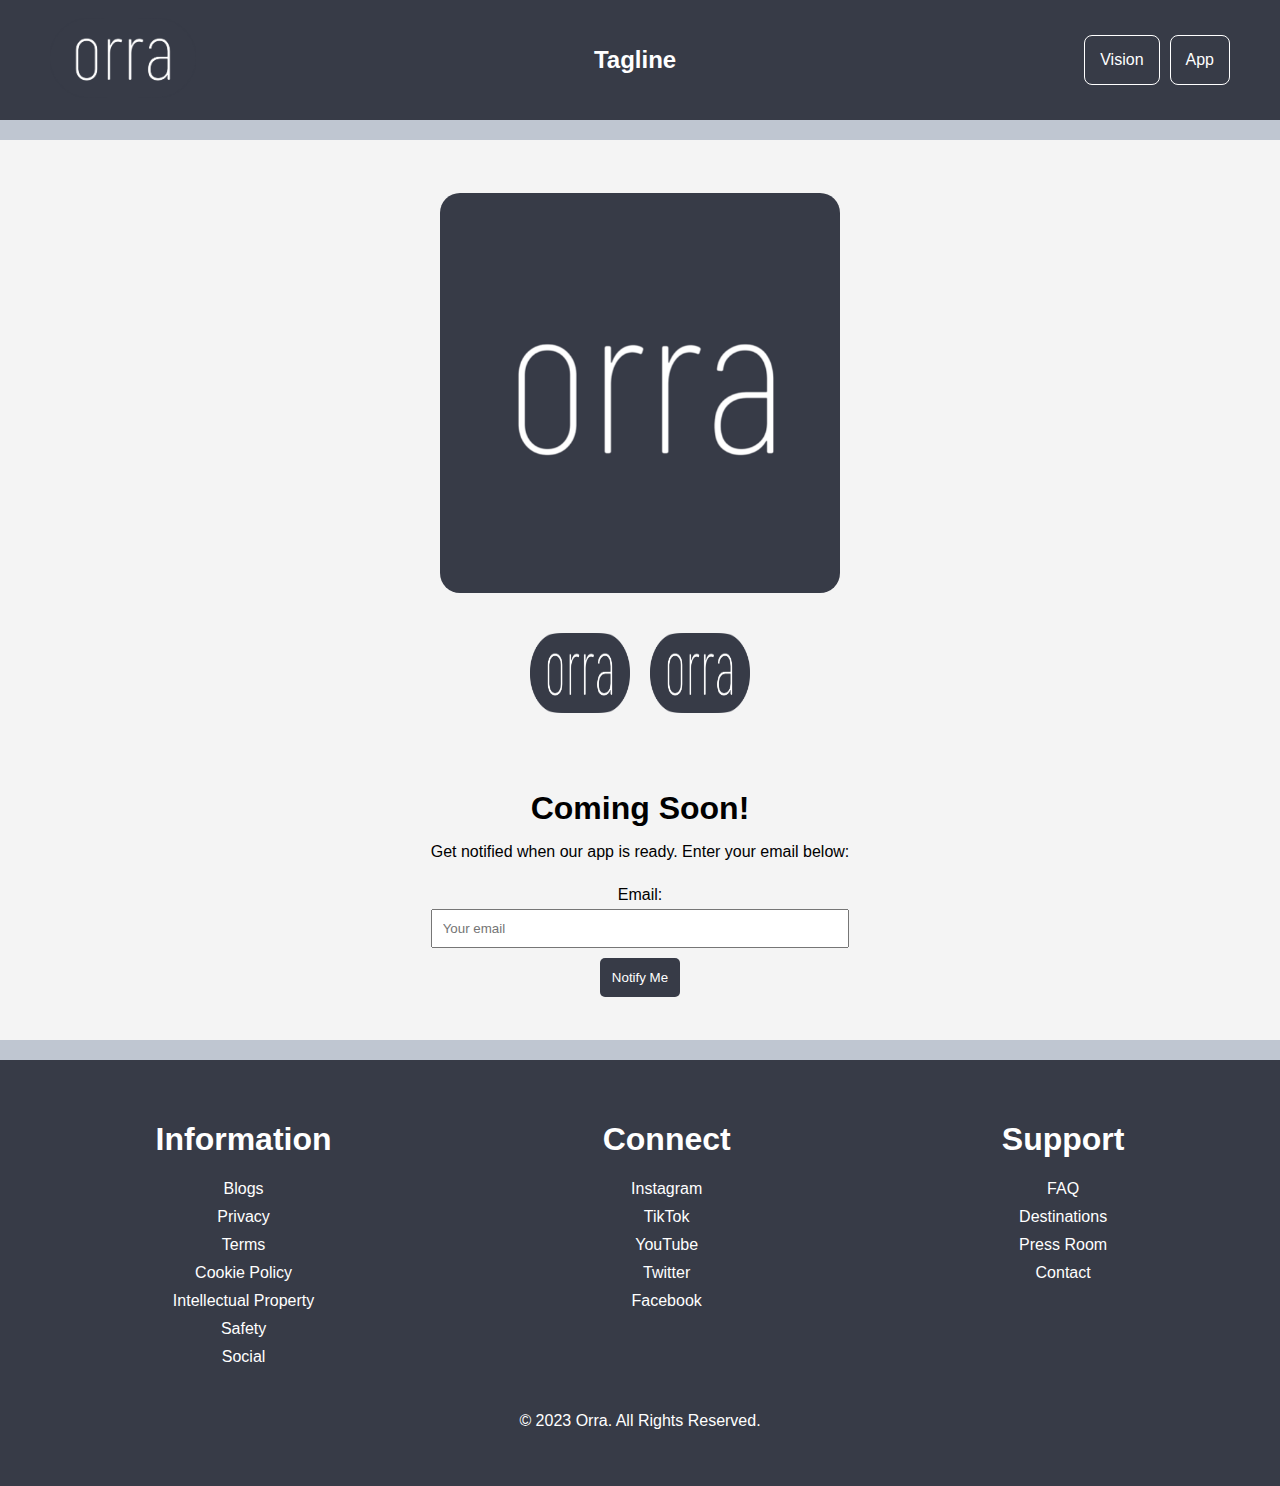
==== App.html @ c57fde1e "First Update Made!" ====
<!DOCTYPE html>
<html lang="en">
<head>
    <meta charset="UTF-8">
    <meta name="viewport" content="width=device-width, initial-scale=1.0">
    <title>Your App Page</title>
    <link rel="stylesheet" href="styles.css">
    <link red="scr" href="Script.js">
</head>
<body>

    <header>
        <div class="top-bar">
            <a href="Index.html" class="logo">
                <img src="Orra Logo.png" alt="Your Logo">
            </a>
            <div class="company-name">Tagline</div>
            <div class="buttons">
                <a href="Index.html#vision-section" class="button hover-effect smooth-scroll">Vision</a>
                <a href="App.html" class="button hover-effect smooth-scroll">App</a>
            </div>
        </div>
    </header>

    <main class="app-page">
        <section id="app-section" class="full-screen-section">
            <!-- Large square image (replace with your app logo) -->
            <div class="centered-image large-image">
                <img src="Orra-app.png" alt="App Logo" width="400" height="400">
            </div>

            <!-- Two smaller rectangular images -->
            <div class="centered-image">
                <img src="Orra Logo.png" alt="App Store 1" width="100" height="80">
                <img src="Orra Logo.png" alt="App Store 2" width="100" height="80">
            </div>
        </section>

        <section class="contact-section">
            <h2>Coming Soon!</h2>
            <p>Get notified when our app is ready. Enter your email below:</p>
            <form action="submit_form.php" method="post">
                <label for="email">Email:</label>
                <input type="email" id="email" name="email" placeholder="Your email" required>
        
                <button type="submit">Notify Me</button>
            </form>
        </section>
        
    </main>

    <footer class="footer">
        <div class="footer-links">
            <div class="footer-column">
                <h1>Information</h1>
                <a href="#">Blogs</a>
                <a href="#">Privacy</a>
                <a href="#">Terms</a>
                <a href="#">Cookie Policy</a>
                <a href="#">Intellectual Property</a>
                <a href="#">Safety</a>
                <a href="#">Social</a>
            </div>
            <div class="footer-column">
                <h1>Connect</h1>
                <a href="#">Instagram</a>
                <a href="#">TikTok</a>
                <a href="#">YouTube</a>
                <a href="#">Twitter</a>
                <a href="#">Facebook</a>
            </div>
            <div class="footer-column">
                <h1>Support</h1>
                <a href="#">FAQ</a>
                <a href="#">Destinations</a>
                <a href="#">Press Room</a>
                <a href="#">Contact</a>
            </div>
        </div>
        <div class="copyright">
            <p>&copy; 2023 Orra. All Rights Reserved.</p>
        </div>
    </footer>

</body>
</html>
---- styles.css ----
body {
    margin: 0;
    font-family: Arial, sans-serif;
}

header {
    background-color: #373b47;
    color: white;
    padding: 20px 20px; /* Increase padding for top and bottom */
}

.top-bar {
    display: flex;
    justify-content: space-between;
    align-items: center;
    height: 80px; /* Increase the height of the top bar */
}

.logo img {
    max-height: 80px; /* Adjust the max height of the logo image */
    padding-left: 30px;
}

.company-name {
    flex-grow: 1;
    text-align: center;
    font-size: 1.5em; /* Increase the font size of the tagline */
    font-weight: bold; /* Make the tagline bold */
}


.buttons {
    display: flex;
    margin-right: 30px; /* Add more margin to the right of the buttons */
}

.button {
    margin-left: 10px;
    padding: 15px; /* Increase the padding of the buttons */
    text-decoration: none;
    color: white;
    border: 1px solid white;
    border-radius: 8px; /* Increase the border-radius for rounded corners */
    transition: background-color 0.3s ease, color 0.3s ease;
    display: flex;
    align-items: center; /* Center the content vertically */
}

.button:hover {
    background-color: #bfc6d1;
    color: #fff; /* Ensuring text color changes on hover */
    margin-left: 15px; /* Increase the left margin of the buttons on hover */
}
  

.footer {
    background-color: #373b47;
    color: white;
    padding: 40px 20px;
    text-align: center;
}

.footer-links {
    display: flex;
    flex-wrap: wrap;
    justify-content: space-around;
}

.footer-column {
    flex-grow: 1;
    margin-bottom: 20px;
}

.footer-column h2 {
    margin-bottom: 10px;
    font-size: 18px;
}

.footer-links a {
    display: block;
    margin-bottom: 10px;
    color: white;
    text-decoration: none;
    transition: color 0.3s ease;
}

.footer-links a:hover {
    color: #bfc6d1;
}

body {
    font-family: Arial, sans-serif;
    background-color: #bfc6d1;
}

.main-content {
    max-width: 800px; /* Adjust the maximum width as needed */
    margin: 0 auto; /* Center the content */
    padding: 20px;
}

.content-section {
    display: flex;
    align-items: center;
    margin-bottom: 40px;
}

.vertical-image {
    height: 550px; /* Adjust the height as needed */
    margin-top: 20px;
    margin-right: 20px;
    border-radius: 20px;
    object-fit: cover; /* Ensures the image covers the container */
}

.vertical-image.left {
    margin-right: 40px;
}

.vertical-image.right {
    margin-left: 40px;
}

.text-content {
    flex: 1;
}

/* Media query to make the layout responsive */
@media (max-width: 768px) {
    .content-section {
        flex-direction: column-reverse;
        text-align: center;
    }

    .vertical-image {
        margin: 0;
        margin-bottom: 20px;
    }

    .vertical-image.left,
    .vertical-image.right {
        margin: 0;
    }
}

.hero-section {
    height: 100vh; /* Cover the full viewport height */
    position: relative;
    overflow: hidden;
}

.hero-section img {
    width: 100%;
    height: auto;
    position: absolute;
    top: 0;
    left: 0;
    z-index: -1;
}

.hero-content {
    max-width: 800px;
    position: absolute;
    top: 50%;
    left: 50%;
    transform: translate(-50%, -50%);
    color: white;
    text-align: center;
}

.hero-content h1 {
    font-size: 2.5em; /* Adjust font size as needed */
    margin-bottom: 20px;
}

.hero-content p {
    font-size: 1.2em; /* Adjust font size as needed */
    line-height: 1.5;
}

.app-page {
    display: flex;
    flex-direction: column;
    justify-content: center;
    align-items: center;
    height: 100vh;
    background-color: #f4f4f4; /* Add background color as needed */
    margin-top: 20px; /* Add margin to create space below the header */
    margin-bottom: 20px; /* Add margin to create space above the footer */
}

.centered-image {
    margin: 20px; /* Adjust spacing between images */
    display: flex;
    justify-content: center; /* Center horizontally */
}

.centered-image img {
    margin: 10px; /* Adjust spacing between images */
    width: 100px; /* Adjust the width of the small images */
    height: 80px; /* Adjust the height of the small images */
    border-radius: 20px;
}

.large-image img {
    width: 400px; /* Adjust the width of the large image */
    height: 400px; /* Adjust the height of the large image */
}

.contact-section {
    margin-top: 20px; /* Adjust spacing between images and the contact form */
    margin-bottom: 20px; /* Add margin to create space above the footer */
    text-align: center;
}

.contact-section h2 {
    font-size: 2em;
    margin-bottom: 10px; /* Add margin below the heading */
}

.contact-section p {
    margin-bottom: 20px;
}

.contact-section form {
    display: flex;
    flex-direction: column;
    align-items: center;
}

.contact-section label {
    margin: 5px 0;
}

.contact-section input {
    margin-bottom: 10px;
    padding: 10px;
    width: 100%;
    box-sizing: border-box;
}

.contact-section button {
    padding: 12px;
    background-color: #373b47;
    color: white;
    border: none;
    border-radius: 5px;
    cursor: pointer;
    transition: background-color 0.3s ease;
}

.contact-section button:hover {
    background-color: #bfc6d1;
}
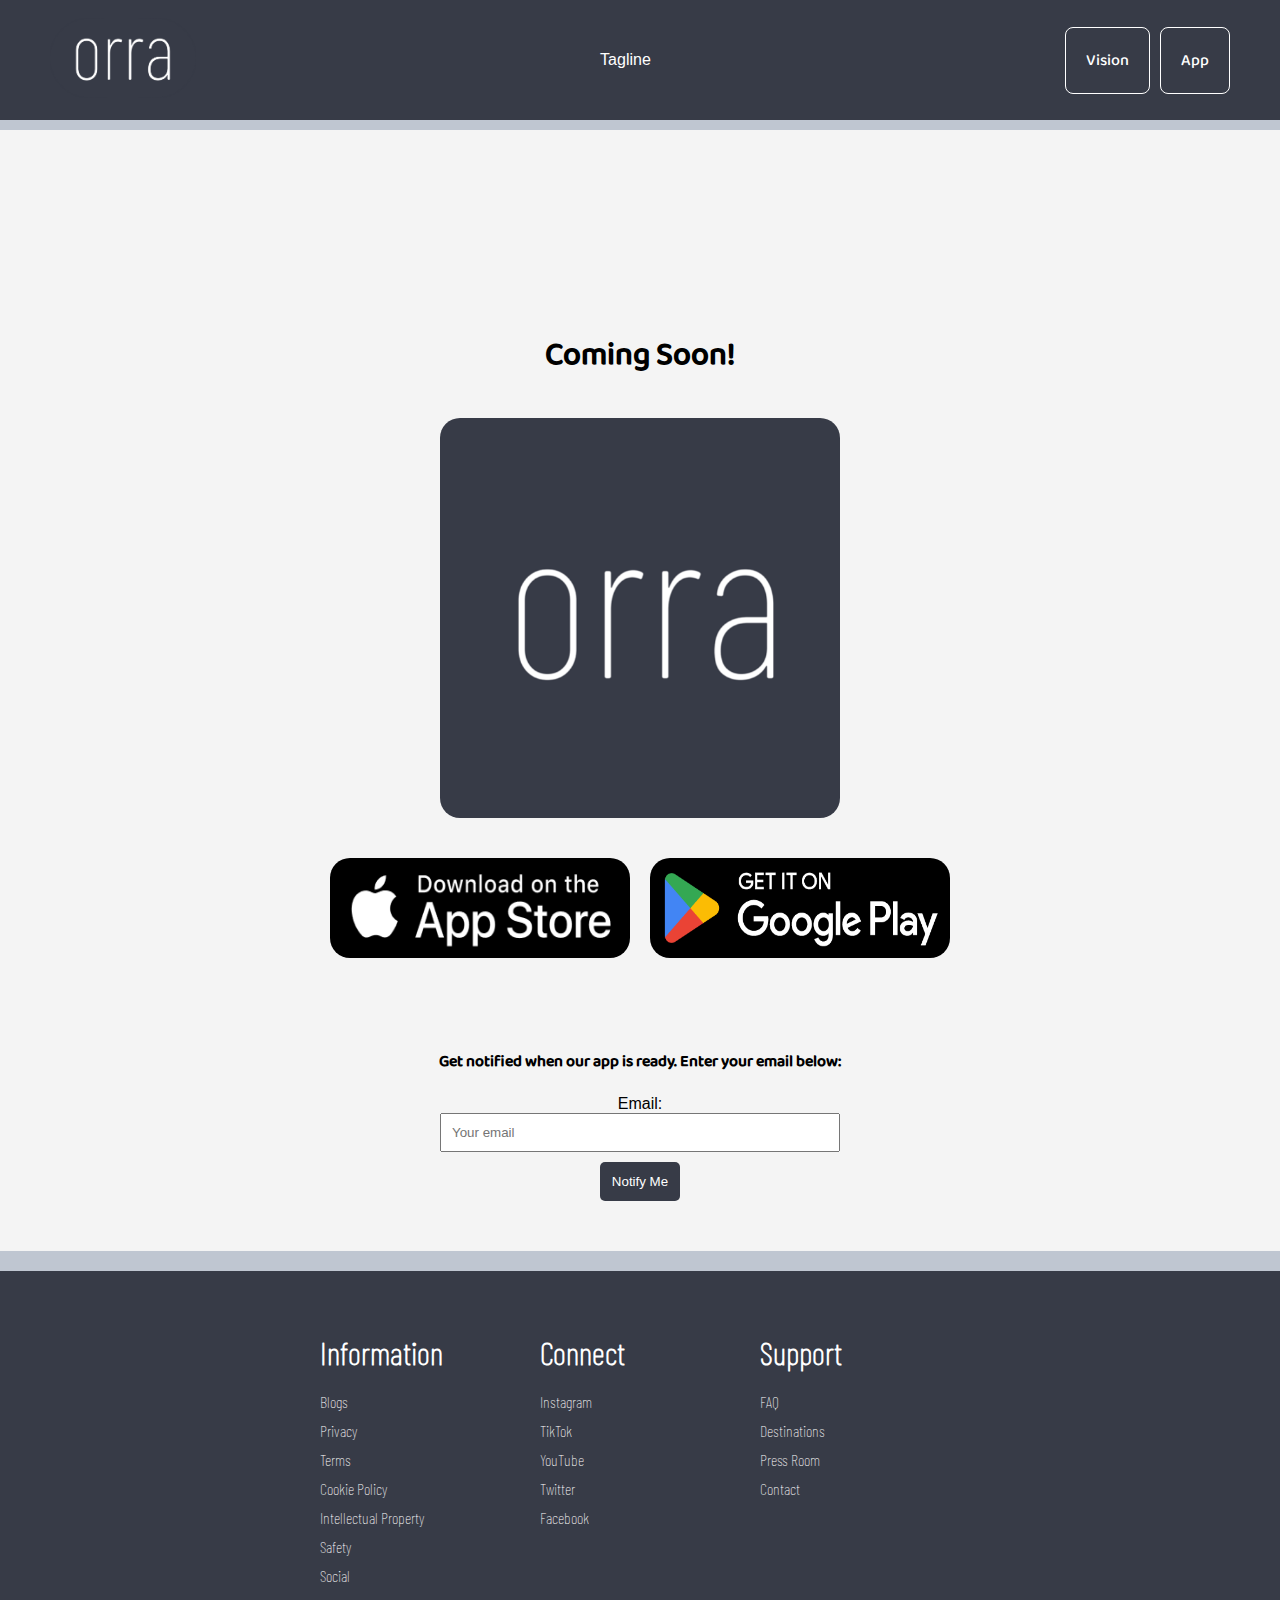
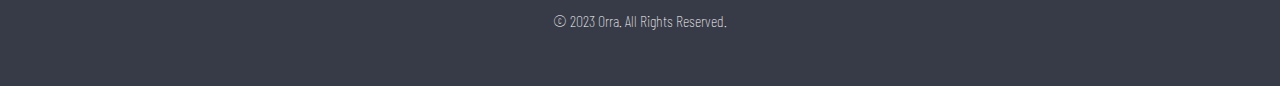
==== commit e7c36e48: "Second Update Pushed and synced!" ====
--- a/App.html
+++ b/App.html
@@ -4,15 +4,16 @@
     <meta charset="UTF-8">
     <meta name="viewport" content="width=device-width, initial-scale=1.0">
     <title>Your App Page</title>
-    <link rel="stylesheet" href="styles.css">
-    <link red="scr" href="Script.js">
+    <link rel="stylesheet" href="Styles/styles.css">
+    <link rel="stylesheet" href="Styles/App-styles.css">
+    <link red="scr" href="Scripts/Script.js">
 </head>
 <body>
 
     <header>
         <div class="top-bar">
             <a href="Index.html" class="logo">
-                <img src="Orra Logo.png" alt="Your Logo">
+                <img src="Images/Orra Logo.png" alt="Your Logo">
             </a>
             <div class="company-name">Tagline</div>
             <div class="buttons">
@@ -25,20 +26,21 @@
     <main class="app-page">
         <section id="app-section" class="full-screen-section">
             <!-- Large square image (replace with your app logo) -->
+            <h2 style="text-align: center; font-size: 2em; margin-top: 200px;">Coming Soon!</h2>
+
             <div class="centered-image large-image">
-                <img src="Orra-app.png" alt="App Logo" width="400" height="400">
+                <img src="Images/Orra-app.png" alt="App Logo" width="400" height="400">
             </div>
 
             <!-- Two smaller rectangular images -->
             <div class="centered-image">
-                <img src="Orra Logo.png" alt="App Store 1" width="100" height="80">
-                <img src="Orra Logo.png" alt="App Store 2" width="100" height="80">
+                <img src="Images/App-store.png" alt="App Store 1" width="400" height="200">
+                <img src="Images/Google-play.png" alt="App Store 2" width="400" height="200">
             </div>
         </section>
 
         <section class="contact-section">
-            <h2>Coming Soon!</h2>
-            <p>Get notified when our app is ready. Enter your email below:</p>
+            <h4>Get notified when our app is ready. Enter your email below:</h4>
             <form action="submit_form.php" method="post">
                 <label for="email">Email:</label>
                 <input type="email" id="email" name="email" placeholder="Your email" required>
@@ -46,7 +48,6 @@
                 <button type="submit">Notify Me</button>
             </form>
         </section>
-        
     </main>
 
     <footer class="footer">
--- a/Styles/styles.css
+++ b/Styles/styles.css
@@ -0,0 +1,174 @@
+/* Import the Barlow Condensed font */
+@font-face {
+    font-family: 'Barlow Condensed';
+    src: url('/Fonts/BarlowCondensed-Thin.ttf') format('truetype');
+    font-weight: 100;
+    font-style: normal;
+}
+
+/* Import the Baloo 2 font */
+@font-face {
+    font-family: 'Baloo 2';
+    src: url('/Fonts/Baloo2-Medium.ttf') format('truetype');
+    font-weight: 500;
+    font-style: medium;
+}
+
+body {
+    margin: 0;
+    font-family: 'Barlow Condensed', sans-serif; /* Use Barlow Condensed as the primary font */
+}
+
+h1 {
+    font-family: 'Barlow Condensed', sans-serif; /* Use Blarow Condensed for h1 */
+}
+
+h2, h3, h4, h5, h6 {
+    font-family: 'Baloo 2', sans-serif; /* Use Baloo 2 for headings */
+}
+
+p {
+    font-family: 'Barlow Condensed', sans-serif; /* Use Barlow Condensed for Paragraphs */
+}
+
+header {
+    background-color: #373b47;
+    color: white;
+    padding: 20px 20px; /* Increase padding for top and bottom */
+}
+
+.top-bar {
+    display: flex;
+    justify-content: space-between;
+    align-items: center;
+    height: 80px; /* Increase the height of the top bar */
+}
+
+.logo img {
+    max-height: 80px; /* Adjust the max height of the logo image */
+    padding-left: 30px;
+}
+
+.company-tagline {
+    flex-grow: 1;
+    text-align: center;
+    font-size: 1.5em; /* Increase the font size of the tagline */
+    font-weight: bold; /* Make the tagline bold */
+}
+
+.buttons {
+    display: flex;
+    margin-right: 30px; /* Add more margin to the right of the buttons */
+}
+
+.button {
+    font-family: 'Baloo 2', sans-serif; /* Use the Baloo 2 font */
+    margin-left: 10px;
+    padding: 20px; /* Increase the padding for larger buttons */
+    text-decoration: none;
+    color: white;
+    border: 1px solid white;
+    border-radius: 8px; /* Increase the border-radius for rounded corners */
+    transition: background-color 0.3s ease, color 0.3s ease;
+    display: flex;
+    align-items: center; /* Center the content vertically */
+}
+
+.button:hover {
+    background-color: #bfc6d1;
+    color: #fff; /* Ensuring text color changes on hover */
+    margin-left: 15px; /* Increase the left margin of the buttons on hover */
+    padding: 22px; /* Increase the padding on hover for larger buttons */
+}  
+
+.footer {
+    background-color: #373b47;
+    color: white;
+    padding: 40px 20px;
+    text-align: center;
+}
+
+.footer-links {
+    display: flex;
+    flex-wrap: wrap;
+    justify-content: center; /* Center the columns horizontally */
+}
+
+.footer-column {
+    flex-basis: 200px; /* Set the width of each column */
+    margin: 0 10px; /* Add some margin between columns */
+    text-align: left; /* Align text to the left within each column */
+}
+
+.footer-column h2 {
+    margin-bottom: 10px;
+    font-size: 18px;
+    font-family: 'Barlow Condensed', sans-serif; /* Set the font for h2 */
+}
+
+.footer-links a {
+    display: block;
+    margin-bottom: 10px;
+    color: white;
+    text-decoration: none;
+    transition: color 0.3s ease;
+    font-family: 'Barlow Condensed', sans-serif; /* Set the font for links */
+}
+
+.footer-links a:hover {
+    color: #bfc6d1;
+}
+
+body {
+    font-family: Arial, sans-serif;
+    background-color: #bfc6d1;
+}
+
+.main-content {
+    max-width: 800px; /* Adjust the maximum width as needed */
+    margin: 0 auto; /* Center the content */
+    padding: 20px;
+}
+
+.content-section {
+    display: flex;
+    align-items: center;
+    margin-bottom: 40px;
+}
+
+.vertical-image {
+    height: 550px; /* Adjust the height as needed */
+    margin-top: 20px;
+    margin-right: 20px;
+    border-radius: 20px;
+    object-fit: cover; /* Ensures the image covers the container */
+}
+
+.vertical-image.left {
+    margin-right: 40px;
+}
+
+.vertical-image.right {
+    margin-left: 40px;
+}
+
+.text-content {
+    flex: 1;
+}
+
+@media (max-width: 768px) {
+    .content-section {
+        flex-direction: column-reverse;
+        text-align: center;
+    }
+
+    .vertical-image {
+        margin: 0;
+        margin-bottom: 20px;
+    }
+
+    .vertical-image.left,
+    .vertical-image.right {
+        margin: 0;
+    }
+}--- a/Styles/App-styles.css
+++ b/Styles/App-styles.css
@@ -0,0 +1,111 @@
+.hero-section {
+    height: 100vh; /* Cover the full viewport height */
+    position: relative;
+    overflow: hidden;
+}
+
+.hero-section img {
+    width: 100%;
+    height: auto;
+    position: absolute;
+    top: 0;
+    left: 0;
+    z-index: -1;
+}
+
+.hero-content {
+    max-width: 800px;
+    position: absolute;
+    top: 50%;
+    left: 50%;
+    transform: translate(-50%, -50%);
+    color: white;
+    text-align: center;
+}
+
+.hero-content h1 {
+    font-size: 2.5em; /* Adjust font size as needed */
+    margin-bottom: 20px;
+}
+
+.hero-content p {
+    font-size: 1.2em; /* Adjust font size as needed */
+    line-height: 1.5;
+}
+
+.app-page {
+    display: flex;
+    flex-direction: column;
+    justify-content: center;
+    align-items: center;
+    min-height: 100vh;
+    background-color: #f4f4f4;
+    margin-top: 10px; /* Adjusted margin */
+    margin-bottom: 20px;
+}
+
+.centered-image {
+    margin: 20px; /* Adjust spacing between images */
+    display: flex;
+    justify-content: center; /* Center horizontally */
+}
+
+.centered-image img {
+    margin: 10px; /* Adjust spacing between images */
+    width: 300px; /* Adjust the width of the small images */
+    height: 100px; /* Adjust the height of the small images */
+    border-radius: 20px;
+}
+
+.large-image img {
+    width: 400px; /* Adjust the width of the large image */
+    height: 400px; /* Adjust the height of the large image */
+}
+
+.contact-section {
+    margin-top: 20px;
+    margin-bottom: 20px;
+    text-align: center;
+    padding: 20px;
+    box-sizing: border-box;
+}
+
+.contact-section h2 {
+    font-size: 2em;
+    margin-bottom: 10px;
+    margin-top: 10px; /* Adjusted margin-top */
+}
+
+.contact-section p {
+    margin-bottom: 20px;
+}
+
+.contact-section form {
+    max-width: 400px;
+    margin: 10px auto; /* Center the form horizontally */
+}
+
+.contact-section label {
+    margin: 5px 0;
+}
+
+.contact-section input {
+    margin-bottom: 10px;
+    padding: 10px;
+    width: 100%;
+    box-sizing: border-box;
+}
+
+.contact-section button {
+    padding: 12px;
+    background-color: #373b47;
+    color: white;
+    border: none;
+    border-radius: 5px;
+    cursor: pointer;
+    transition: background-color 0.3s ease;
+}
+
+.contact-section button:hover {
+    background-color: #bfc6d1;
+}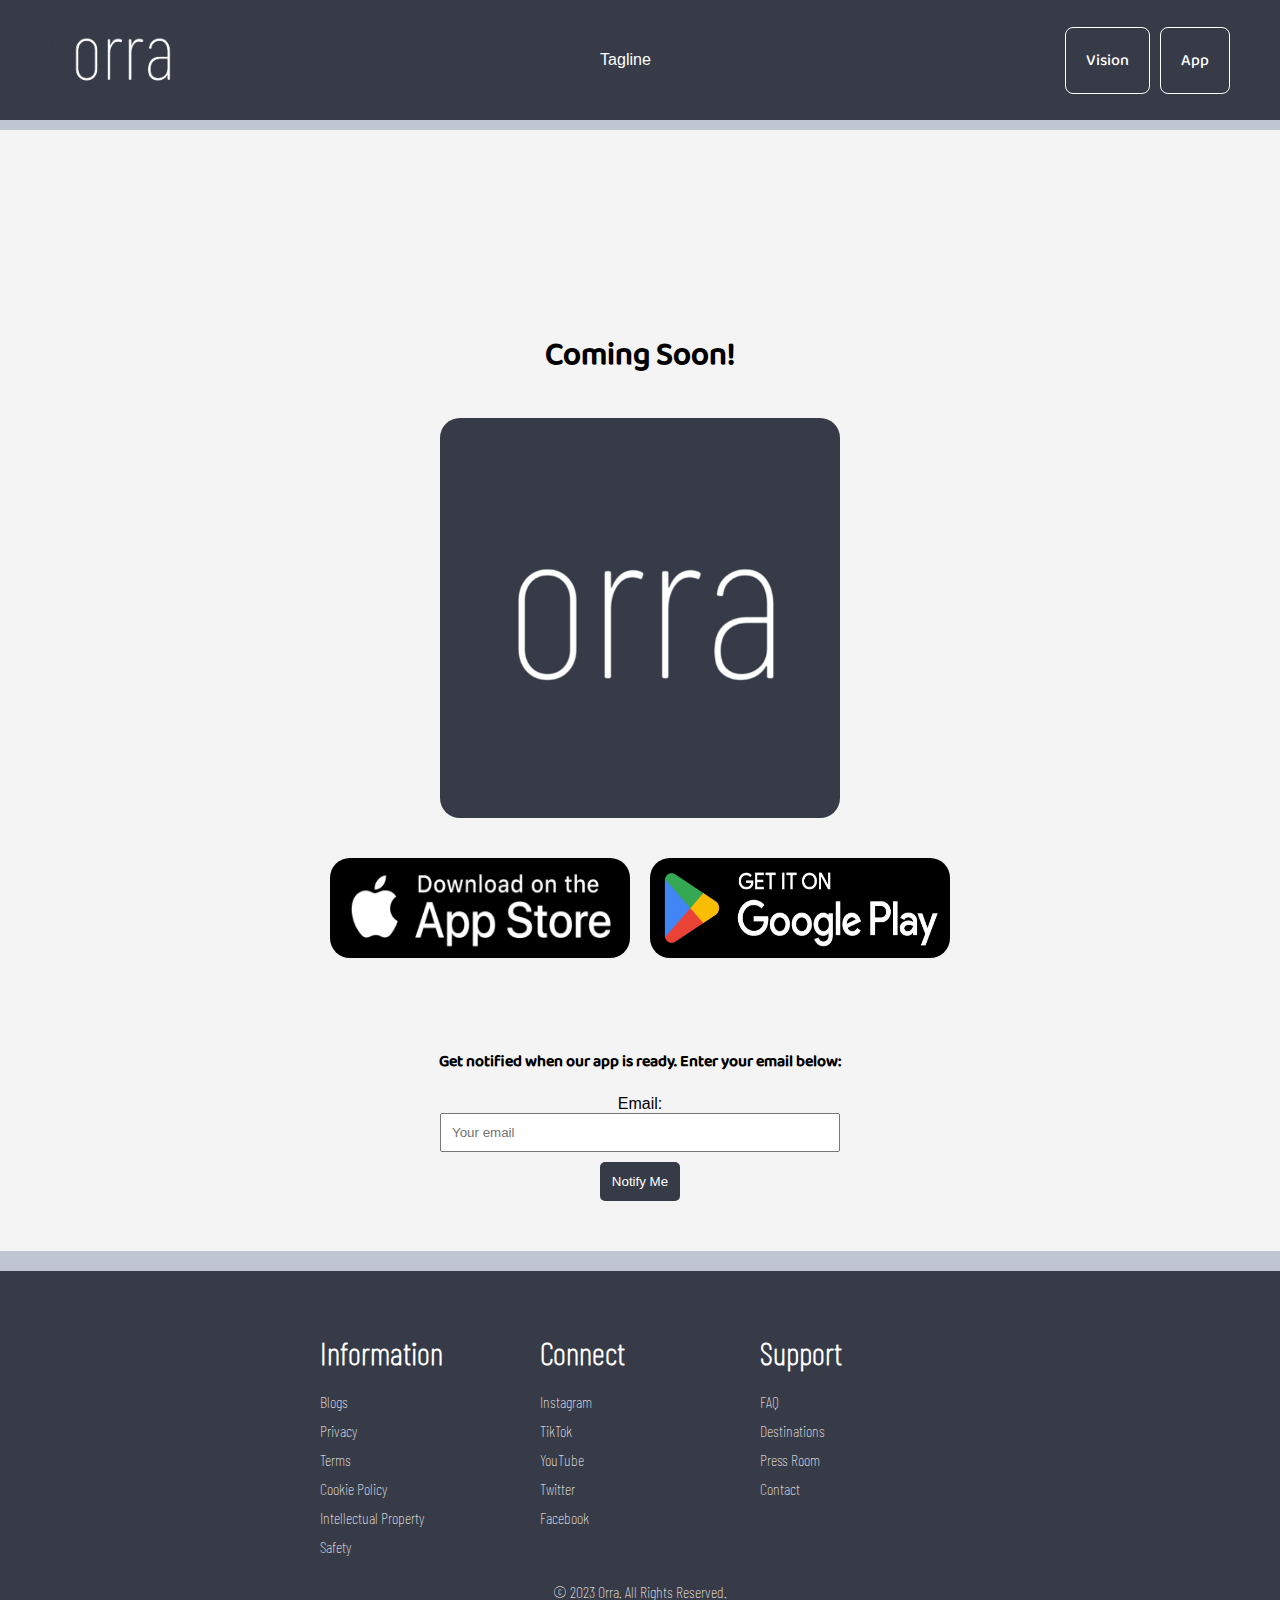
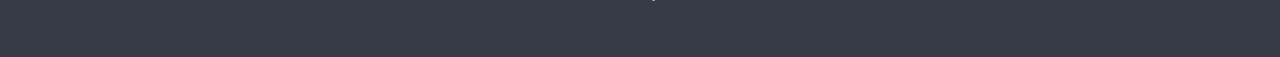
==== commit b8d11f7a: "Third Push Made" ====
--- a/App.html
+++ b/App.html
@@ -59,8 +59,7 @@
                 <a href="#">Terms</a>
                 <a href="#">Cookie Policy</a>
                 <a href="#">Intellectual Property</a>
-                <a href="#">Safety</a>
-                <a href="#">Social</a>
+                <a href="safety.html">Safety</a>
             </div>
             <div class="footer-column">
                 <h1>Connect</h1>
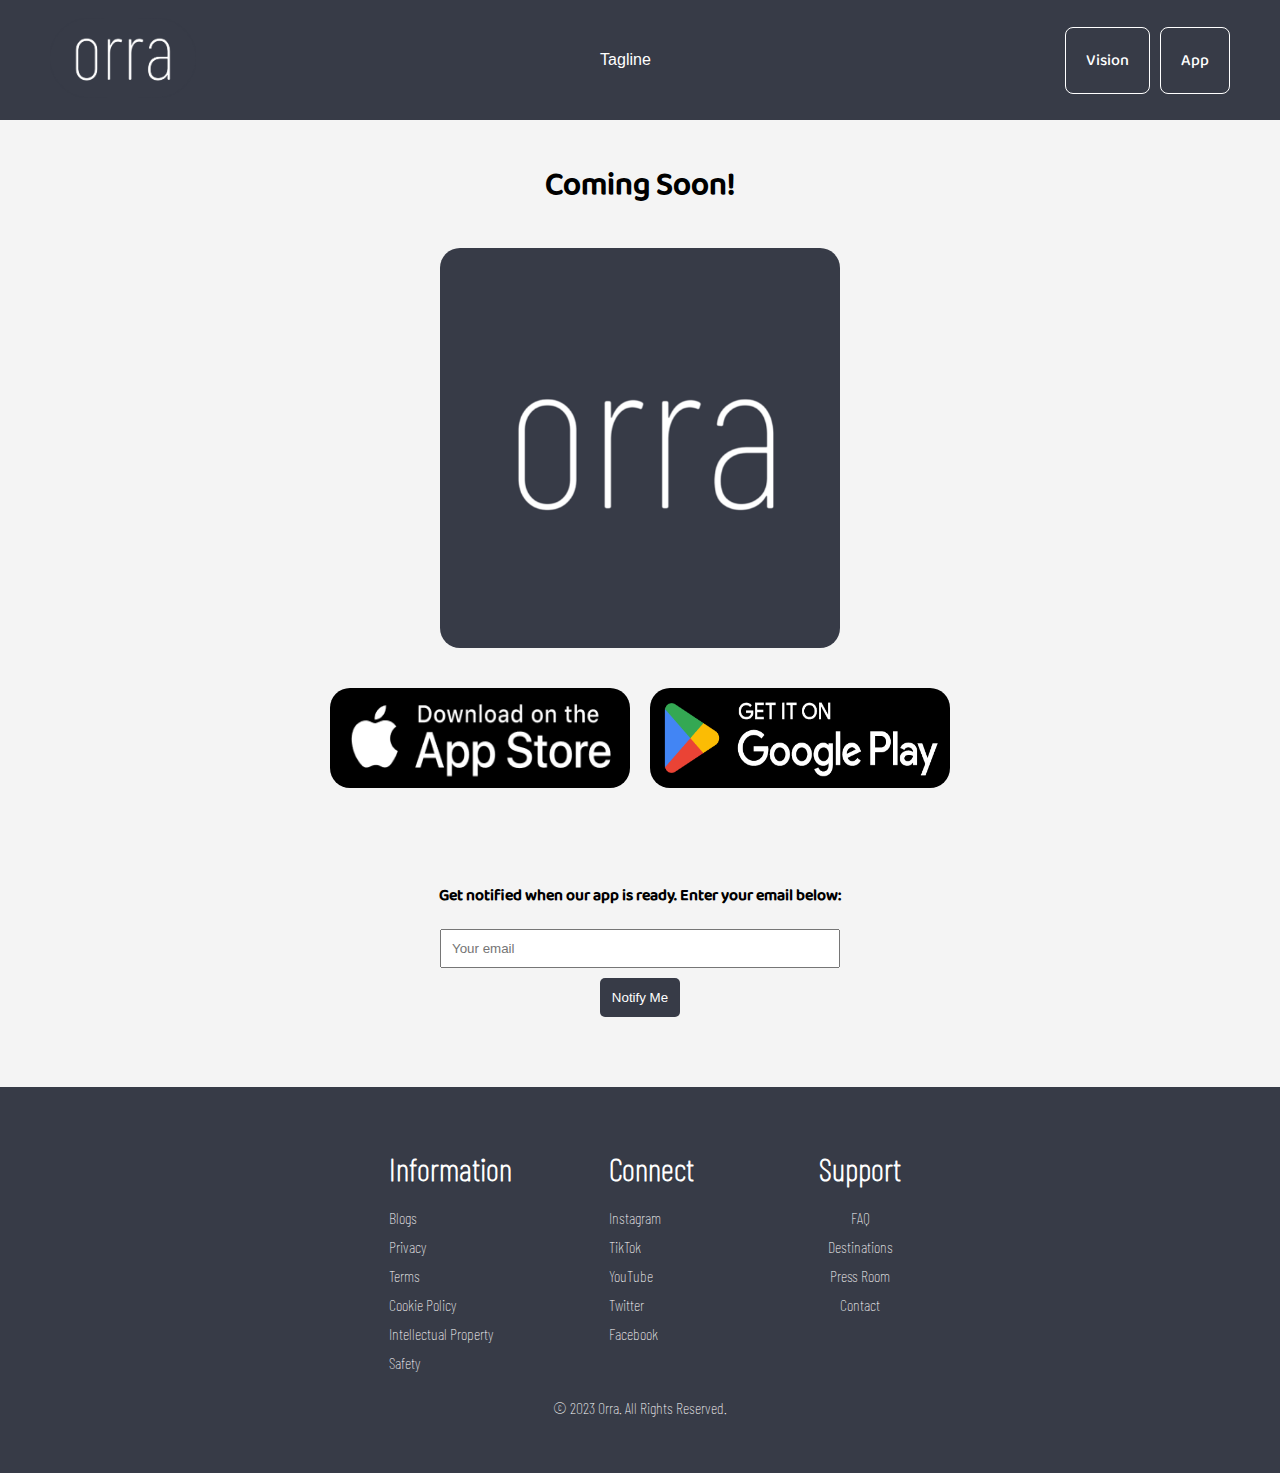
==== commit 7e2baa6b: "Final Update From Git Made!" ====
--- a/App.html
+++ b/App.html
@@ -6,7 +6,7 @@
     <title>Your App Page</title>
     <link rel="stylesheet" href="Styles/styles.css">
     <link rel="stylesheet" href="Styles/App-styles.css">
-    <link red="scr" href="Scripts/Script.js">
+    <link rel="scr" href="Scripts/Script.js">
 </head>
 <body>
 
@@ -17,7 +17,7 @@
             </a>
             <div class="company-name">Tagline</div>
             <div class="buttons">
-                <a href="Index.html#vision-section" class="button hover-effect smooth-scroll">Vision</a>
+                <a href="Index.html#vision-section" class="button hover-effect">Vision</a>
                 <a href="App.html" class="button hover-effect smooth-scroll">App</a>
             </div>
         </div>
@@ -25,8 +25,8 @@
 
     <main class="app-page">
         <section id="app-section" class="full-screen-section">
-            <!-- Large square image (replace with your app logo) -->
-            <h2 style="text-align: center; font-size: 2em; margin-top: 200px;">Coming Soon!</h2>
+            <!-- Large square image (replace with the app logo) -->
+            <h2 style="text-align: center; font-size: 2em; margin-top: 40px;">Coming Soon!</h2>
 
             <div class="centered-image large-image">
                 <img src="Images/Orra-app.png" alt="App Logo" width="400" height="400">
@@ -34,15 +34,19 @@
 
             <!-- Two smaller rectangular images -->
             <div class="centered-image">
-                <img src="Images/App-store.png" alt="App Store 1" width="400" height="200">
-                <img src="Images/Google-play.png" alt="App Store 2" width="400" height="200">
+                <a href="https://www.apple.com/app-store/" target="_blank">
+                    <img src="Images/App-store.png" alt="App Store 1" width="400" height="200">
+                </a>
+                <a href="https://play.google.com/store/apps/?hl=en_US&gl=US&pli=1" target="_blank">
+                    <img src="Images/Google-play.png" alt="App Store 2" width="400" height="200">
+                </a>
             </div>
         </section>
 
         <section class="contact-section">
             <h4>Get notified when our app is ready. Enter your email below:</h4>
             <form action="submit_form.php" method="post">
-                <label for="email">Email:</label>
+                <label for="email"></label>
                 <input type="email" id="email" name="email" placeholder="Your email" required>
         
                 <button type="submit">Notify Me</button>
@@ -54,27 +58,27 @@
         <div class="footer-links">
             <div class="footer-column">
                 <h1>Information</h1>
-                <a href="#">Blogs</a>
-                <a href="#">Privacy</a>
-                <a href="#">Terms</a>
-                <a href="#">Cookie Policy</a>
-                <a href="#">Intellectual Property</a>
+                <a href="Blog.html">Blogs</a>
+                <a href="Privacy.html">Privacy</a>
+                <a href="Terms.html">Terms</a>
+                <a href="Cookie-Policy.html">Cookie Policy</a>
+                <a href="Intellectual-Property.html">Intellectual Property</a>
                 <a href="safety.html">Safety</a>
             </div>
             <div class="footer-column">
                 <h1>Connect</h1>
-                <a href="#">Instagram</a>
-                <a href="#">TikTok</a>
-                <a href="#">YouTube</a>
-                <a href="#">Twitter</a>
-                <a href="#">Facebook</a>
+                <a href="https://www.instagram.com">Instagram</a>
+                <a href="https://www.tiktok.com/en">TikTok</a>
+                <a href="https://www.youtube.com">YouTube</a>
+                <a href="https://twitter.com">Twitter</a>
+                <a href="https://facebook.com">Facebook</a>
             </div>
-            <div class="footer-column">
+            <div class="footer-c olumn">
                 <h1>Support</h1>
-                <a href="#">FAQ</a>
-                <a href="#">Destinations</a>
-                <a href="#">Press Room</a>
-                <a href="#">Contact</a>
+                <a href="FAQ.html">FAQ</a>
+                <a href="Destinations.html">Destinations</a>
+                <a href="Press-Room.html">Press Room</a>
+                <a href="Contact.html">Contact</a>
             </div>
         </div>
         <div class="copyright">
--- a/Styles/App-styles.css
+++ b/Styles/App-styles.css
@@ -1,38 +1,3 @@
-.hero-section {
-    height: 100vh; /* Cover the full viewport height */
-    position: relative;
-    overflow: hidden;
-}
-
-.hero-section img {
-    width: 100%;
-    height: auto;
-    position: absolute;
-    top: 0;
-    left: 0;
-    z-index: -1;
-}
-
-.hero-content {
-    max-width: 800px;
-    position: absolute;
-    top: 50%;
-    left: 50%;
-    transform: translate(-50%, -50%);
-    color: white;
-    text-align: center;
-}
-
-.hero-content h1 {
-    font-size: 2.5em; /* Adjust font size as needed */
-    margin-bottom: 20px;
-}
-
-.hero-content p {
-    font-size: 1.2em; /* Adjust font size as needed */
-    line-height: 1.5;
-}
-
 .app-page {
     display: flex;
     flex-direction: column;
@@ -40,8 +5,8 @@
     align-items: center;
     min-height: 100vh;
     background-color: #f4f4f4;
-    margin-top: 10px; /* Adjusted margin */
-    margin-bottom: 20px;
+    padding-top: -10px; /* Experiment with negative values */
+    padding-bottom: 20px;
 }
 
 .centered-image {
